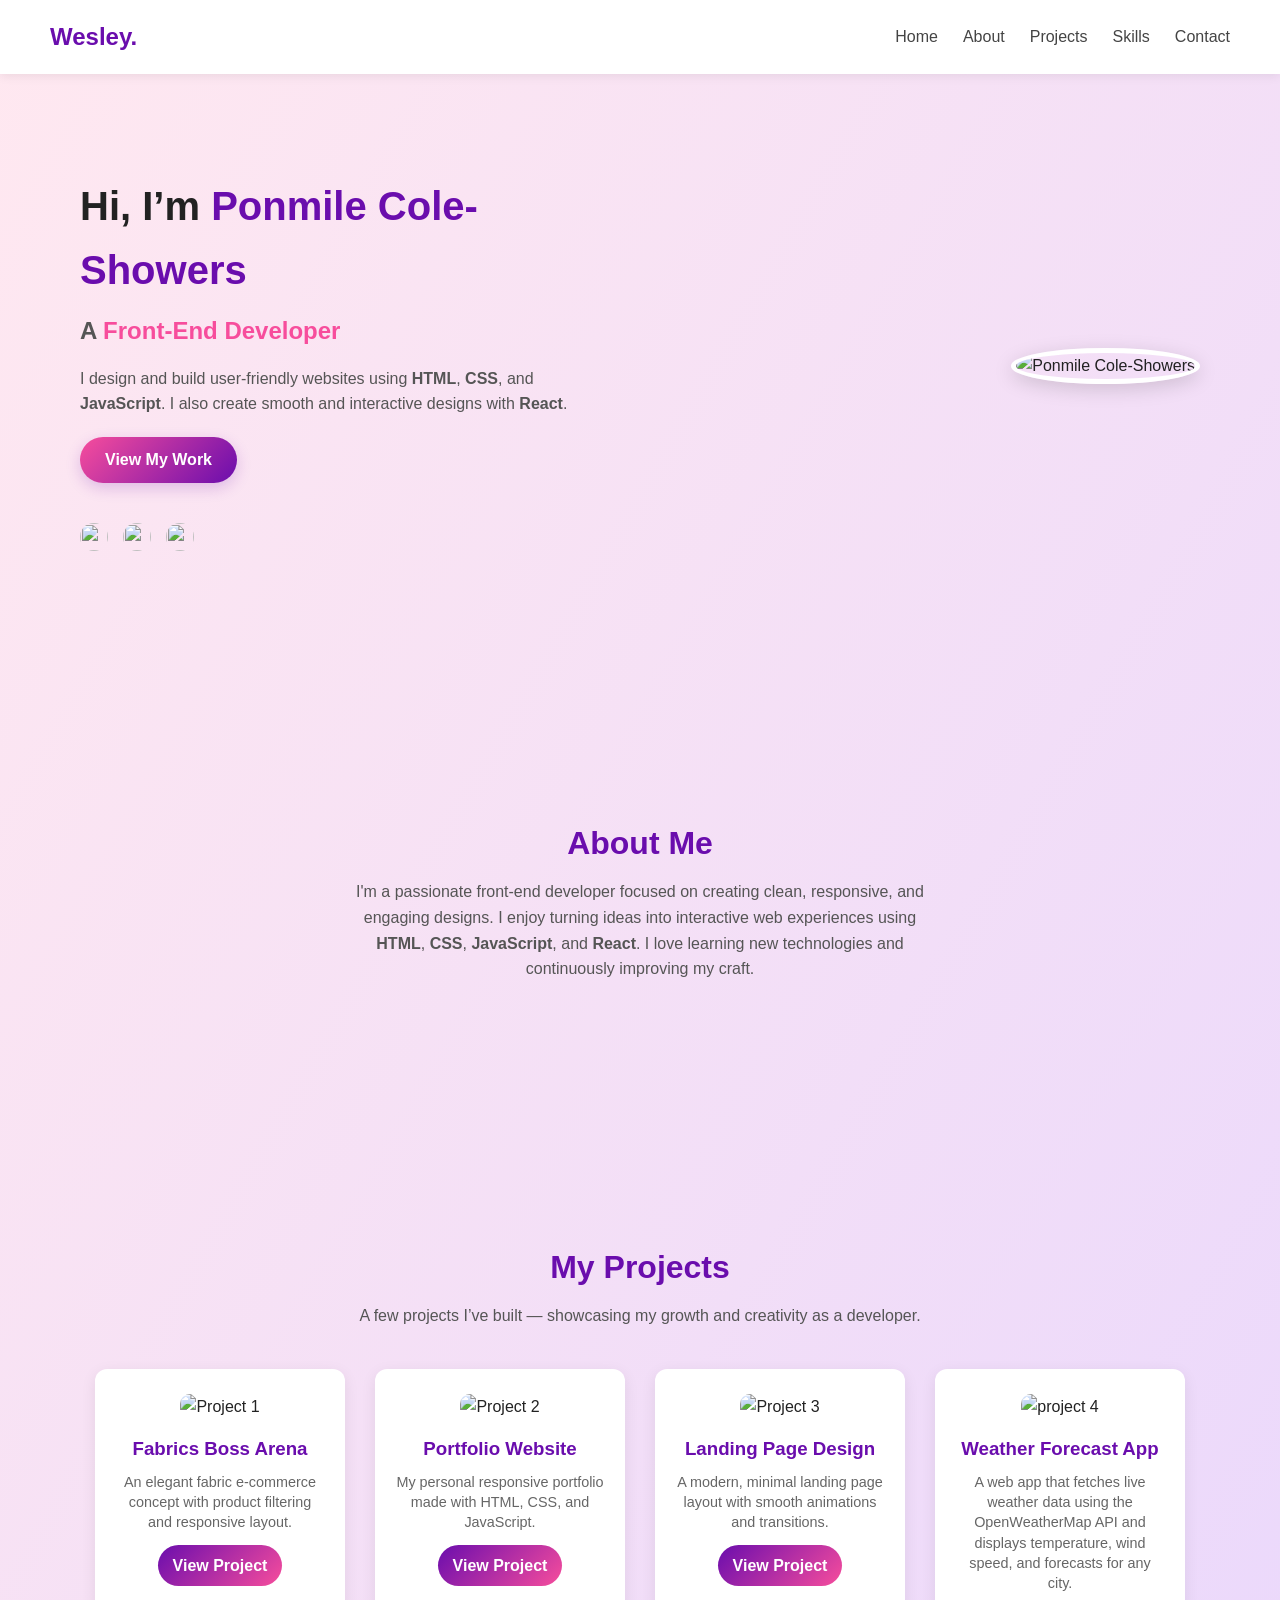
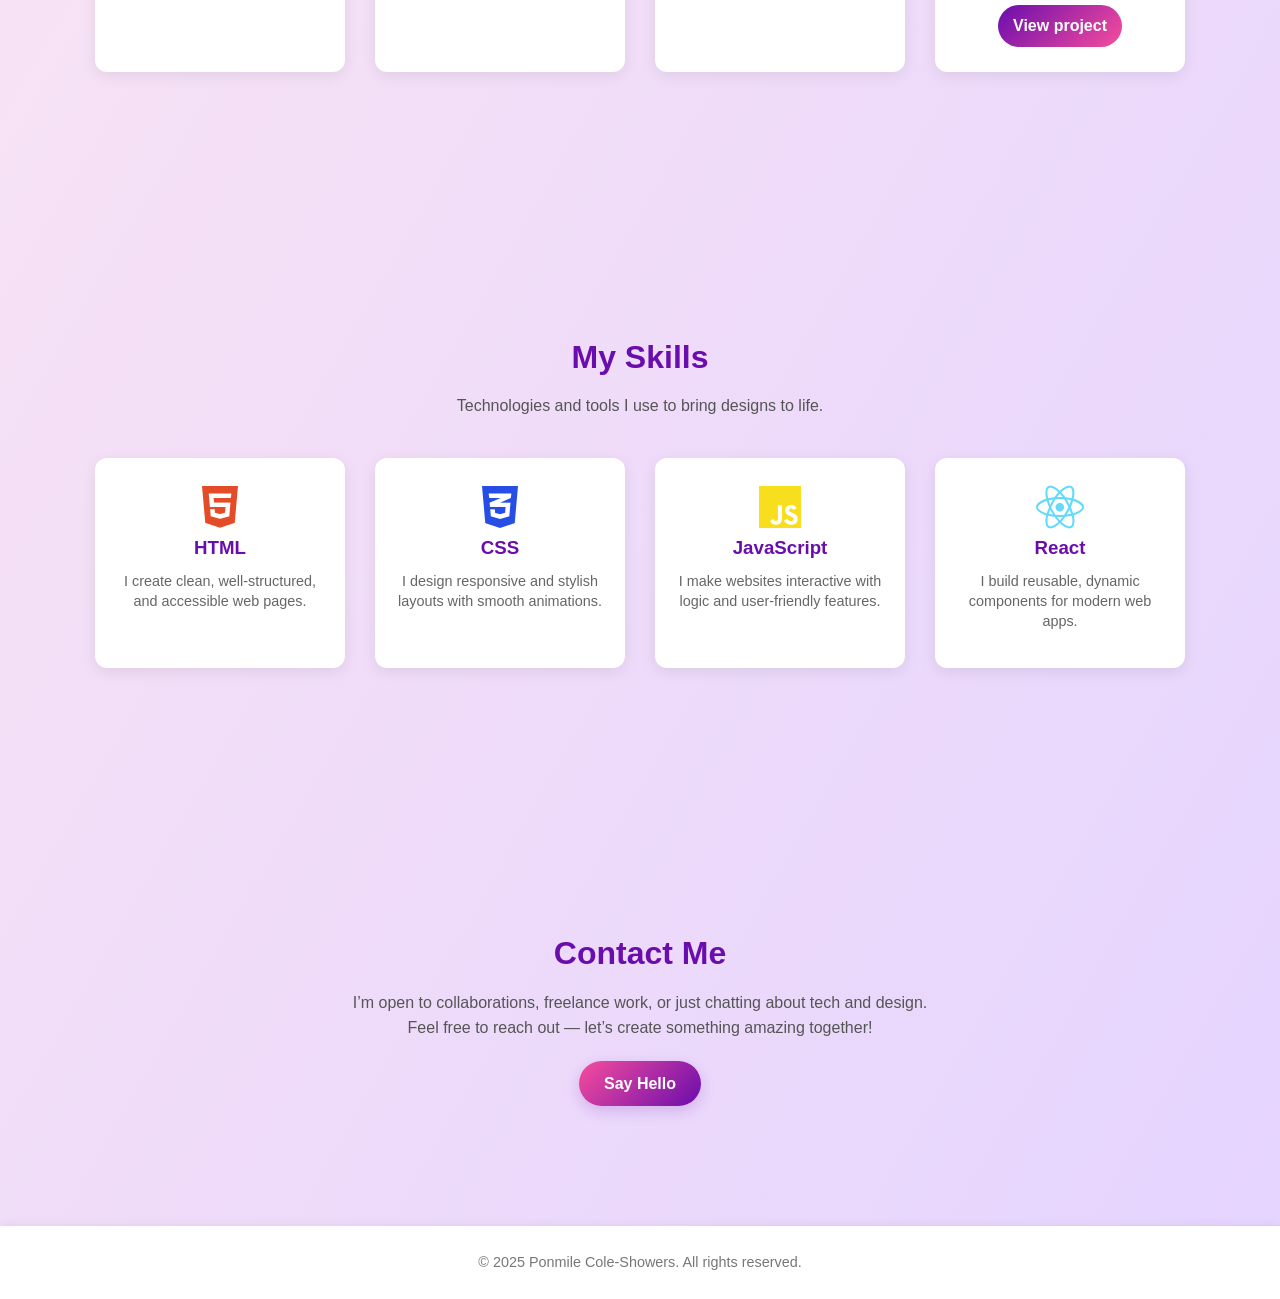
==== index.html @ ec4f9b3c "Add files via upload" ====
<!DOCTYPE html>
<html lang="en">
<head>
  <meta charset="UTF-8" />
  <meta name="viewport" content="width=device-width, initial-scale=1.0" />
  <title>Ponmile Cole-Showers | Portfolio</title>

  <link rel="stylesheet" href="https://cdnjs.cloudflare.com/ajax/libs/font-awesome/6.6.0/css/all.min.css" />
  <link rel="stylesheet" href="portfolio.css" />
</head>
<body>
  <!-- ===== HEADER ===== -->
  <header>
    <div class="logo">Wesley<span class="highlight">.</span></div>
    <nav>
      <ul>
        <li><a href="#home">Home</a></li>
        <li><a href="#about">About</a></li>
        <li><a href="#portfolio">Projects</a></li>
           <li><a href="#skills">Skills</a></li>
        <li><a href="#contact">Contact</a></li>
      </ul>
    </nav>
  </header>

  <!-- ===== HOME SECTION ===== -->
  <section id="home" class="hero">
    <div class="intro-text">
      <h1>Hi, I’m <span class="highlight">Ponmile Cole-Showers</span></h1>
      <h2>A <span class="role">Front-End Developer</span></h2>
      <p>
        I design and build user-friendly websites using
        <strong>HTML</strong>, <strong>CSS</strong>, and <strong>JavaScript</strong>.
        I also create smooth and interactive designs with <strong>React</strong>.
      </p>
      <a href="#portfolio" class="btn">View My Work</a>

      <div class="social-links">
        <a href="#"><img src="images/facebook.png" alt=""></a>
        <a href="#"><img src="images/github.png" alt=""></a>
        <a href="#"><img src="images/linkedin.png" alt=""></a>
      
      
      
        
      </div>
    </div>

    <div class="profile-img">
      <img src="images/WhatsApp Image 2025-10-19 at 14.12.51_e503bb48.jpg" alt="Ponmile Cole-Showers" />
    </div>
  </section>

  <!-- ===== ABOUT SECTION ===== -->
  <section id="about" class="section">
    <h2>About Me</h2>
    <p>
      I'm a passionate front-end developer focused on creating clean, responsive, and engaging designs.
      I enjoy turning ideas into interactive web experiences using
      <strong>HTML</strong>, <strong>CSS</strong>, <strong>JavaScript</strong>, and <strong>React</strong>.
      I love learning new technologies and continuously improving my craft.
    </p>
  </section>

  <!-- ===== PROJECTS SECTION ===== -->
  <section id="portfolio" class="section">
    <h2>My Projects</h2>
    <p>A few projects I’ve built — showcasing my growth and creativity as a developer.</p>

    <div class="portfolio-container">
      <div class="project-card">
        <img src="images/project1.png" alt="Project 1" />
        <h3>Fabrics Boss Arena</h3>
        <p>An elegant fabric e-commerce concept with product filtering and responsive layout.</p>
        <a href="Home.html" class="view-btn">View Project</a>
      </div>

      <div class="project-card">
        <img src="images/project2.png" alt="Project 2" />
        <h3>Portfolio Website</h3>
        <p>My personal responsive portfolio made with HTML, CSS, and JavaScript.</p>
        <a href="portfolio.html" class="view-btn">View Project</a>
      </div>

      <div class="project-card">
        <img src="images/" alt="Project 3" />
        <h3>Landing Page Design</h3>
        <p>A modern, minimal landing page layout with smooth animations and transitions.</p>
        <a href="#" class="view-btn">View Project</a>
      </div>

      <div class="project-card">
        <img src="images/project4.png" alt="project 4">
        <h3>Weather Forecast App</h3>
        <p>A web app that fetches live weather data using the OpenWeatherMap API and displays temperature, wind speed, and forecasts for any city.</p>
        <a href="weather.html" class="view-btn">View project</a>
      </div>
    </div>
  </section>

  <!-- ===== SKILLS SECTION ===== -->
  <section id="skills" class="section">
    <h2>My Skills</h2>
    <p>Technologies and tools I use to bring designs to life.</p>

    <div class="portfolio-container">
      <div class="project-card">
        <i class="fa-brands fa-html5 fa-3x" style="color:#e34c26"></i>
        <h3>HTML</h3>
        <p>I create clean, well-structured, and accessible web pages.</p>
      </div>

      <div class="project-card">
        <i class="fa-brands fa-css3-alt fa-3x" style="color:#264de4"></i>
        <h3>CSS</h3>
        <p>I design responsive and stylish layouts with smooth animations.</p>
      </div>

      <div class="project-card">
        <i class="fa-brands fa-js fa-3x" style="color:#f7df1e"></i>
        <h3>JavaScript</h3>
        <p>I make websites interactive with logic and user-friendly features.</p>
      </div>

      <div class="project-card">
        <i class="fa-brands fa-react fa-3x" style="color:#61dafb"></i>
        <h3>React</h3>
        <p>I build reusable, dynamic components for modern web apps.</p>
      </div>
    </div>
  </section>

  <!-- ===== CONTACT SECTION ===== -->
  <section id="contact" class="section">
    <h2>Contact Me</h2>
    <p>
      I’m open to collaborations, freelance work, or just chatting about tech and design.
      Feel free to reach out — let’s create something amazing together!
    </p>
    <a href="mailto:coleshowersp@gmail.com" class="btn">Say Hello</a>
  </section>

  <!-- ===== FOOTER ===== -->
  <footer>
    <p>© 2025 Ponmile Cole-Showers. All rights reserved.</p>
  </footer>
</body>
</html>
---- portfolio.css ----
/* ===== General Reset ===== */
* {
  margin: 0;
  padding: 0;
  box-sizing: border-box;
}

body {
  font-family: "Poppins", sans-serif;
  color: #222;
  line-height: 1.6;
  animation: colorShift 20s ease infinite;
  background: linear-gradient(120deg, #ffe8f0, #e5d4ff);
  transition: background 1s ease;
}

/* ===== Background Animation ===== */
@keyframes colorShift {
  0% { background: linear-gradient(120deg, #ffe8f0, #6c3bb7); }
  25% { background: linear-gradient(120deg, #d4f1ff, #ffe8f0); }
  50% { background: linear-gradient(120deg, #fff4d4, #d4f1ff); }
  75% { background: linear-gradient(120deg, #ffd4eb, #e5ffd4); }
  100% { background: linear-gradient(120deg, #ffe8f0, #e5d4ff); }
}

/* ===== Header ===== */
header {
  display: flex;
  justify-content: space-between;
  align-items: center;
  padding: 18px 50px;
  background: white;
  box-shadow: 0 2px 10px rgba(0, 0, 0, 0.08);
  position: sticky;
  top: 0;
  z-index: 1000;
}

.logo {
  font-size: 1.5rem;
  font-weight: 700;
  color: #6a0dad;
}

nav ul {
  display: flex;
  list-style: none;
}

nav ul li {
  margin-left: 25px;
}

nav ul li a {
  text-decoration: none;
  color: #444;
  font-weight: 500;
  transition: 0.3s;
}

nav ul li a:hover {
  color: #6a0dad;
}

/* ===== Hero Section ===== */
.hero {
  display: flex;
  justify-content: space-between;
  align-items: center;
  padding: 100px 80px;
  flex-wrap: wrap;
  border-radius: 0 0 60px 60px;
}

.intro-text {
  max-width: 500px;
}

.intro-text h1 {
  font-size: 2.5rem;
  color: #222;
  margin-bottom: 10px;
}

.intro-text h2 {
  font-size: 1.5rem;
  margin-bottom: 15px;
  color: #555;
}

.intro-text p {
  color: #555;
  font-size: 1rem;
}

.highlight {
  color: #6a0dad;
}

.role {
  color: #f74d9c;
}

.btn {
  display: inline-block;
  margin: 20px 0;
  padding: 10px 25px;
  background: linear-gradient(135deg, #f74d9c, #6a0dad);
  color: white;
  border-radius: 25px;
  text-decoration: none;
  font-weight: 600;
  box-shadow: 0 5px 15px rgba(106, 13, 173, 0.2);
  transition: transform 0.3s ease, box-shadow 0.3s ease;
}

.btn:hover {
  transform: translateY(-3px);
  box-shadow: 0 8px 20px rgba(247, 77, 156, 0.3);
}

/* ===== Profile Image ===== */
.profile-img img {
  width: 300px;
  border-radius: 50%;
  border: 5px solid #fff;
  box-shadow: 0 5px 20px rgba(0, 0, 0, 0.15);
}

/* ===== Social Links ===== */
.social-links {
  margin-top: 20px;
  display: flex;
  gap: 15px;
  justify-content: flex-start; /* or center */
}

.social-links a img {
  width: 28px;   /* smaller size */
  height: 28px;  /* keeps them equal */
  transition: transform 0.3s ease, filter 0.3s ease;
  border-radius: 50%;
}

.social-links a img:hover {
  transform: scale(1.15);
  filter: drop-shadow(0 0 8px rgba(106, 13, 173, 0.3));
}

/* ===== Sections ===== */
.section {
  padding: 100px 50px;
  text-align: center;
  margin-top: 60px;
}

.section h2 {
  color: #6a0dad;
  margin-bottom: 10px;
  font-size: 2rem;
}

.section p {
  color: #555;
  max-width: 600px;
  margin: auto;
  font-size: 1rem;
}

/* ===== Portfolio Cards ===== */
.portfolio-container {
  display: flex;
  justify-content: center;
  flex-wrap: wrap;
  gap: 30px;
  margin-top: 40px;
}

.project-card {
  background: white;
  border-radius: 12px;
  width: 250px;
  text-align: center;
  padding: 25px 20px;
  box-shadow: 0 4px 15px rgba(0, 0, 0, 0.08);
  transition: transform 0.3s ease, box-shadow 0.3s ease;
}

.project-card:hover {
  transform: translateY(-8px);
  box-shadow: 0 8px 25px rgba(106, 13, 173, 0.2);
}

.project-card img {
  width: 100%;
  border-radius: 10px;
  margin-bottom: 15px;
}

.project-card h3 {
  color: #6a0dad;
  margin-bottom: 8px;
}

.project-card p {
  color: #666;
  font-size: 0.95rem;
  margin-bottom: 12px;
}

.project-card p {
  color: #666;
  font-size: 0.9rem;
  margin-top: 8px;
  line-height: 1.4;
}


/* ===== View Button ===== */
.view-btn {
  display: inline-block;
  padding: 8px 15px;
  background: linear-gradient(135deg, #6a0dad, #f74d9c);
  color: white;
  border-radius: 25px;
  font-weight: 600;
  text-decoration: none;
  transition: transform 0.3s ease;
}

.view-btn:hover {
  transform: scale(1.05);
}

/* ===== Footer ===== */
footer {
  background: #fff;
  box-shadow: 0 -2px 8px rgba(0, 0, 0, 0.05);
  padding: 25px 0;
  text-align: center;
  color: #777;
  font-size: 0.9rem;
}

/* ===== Smooth Scroll ===== */
html {
  scroll-behavior: smooth;
}
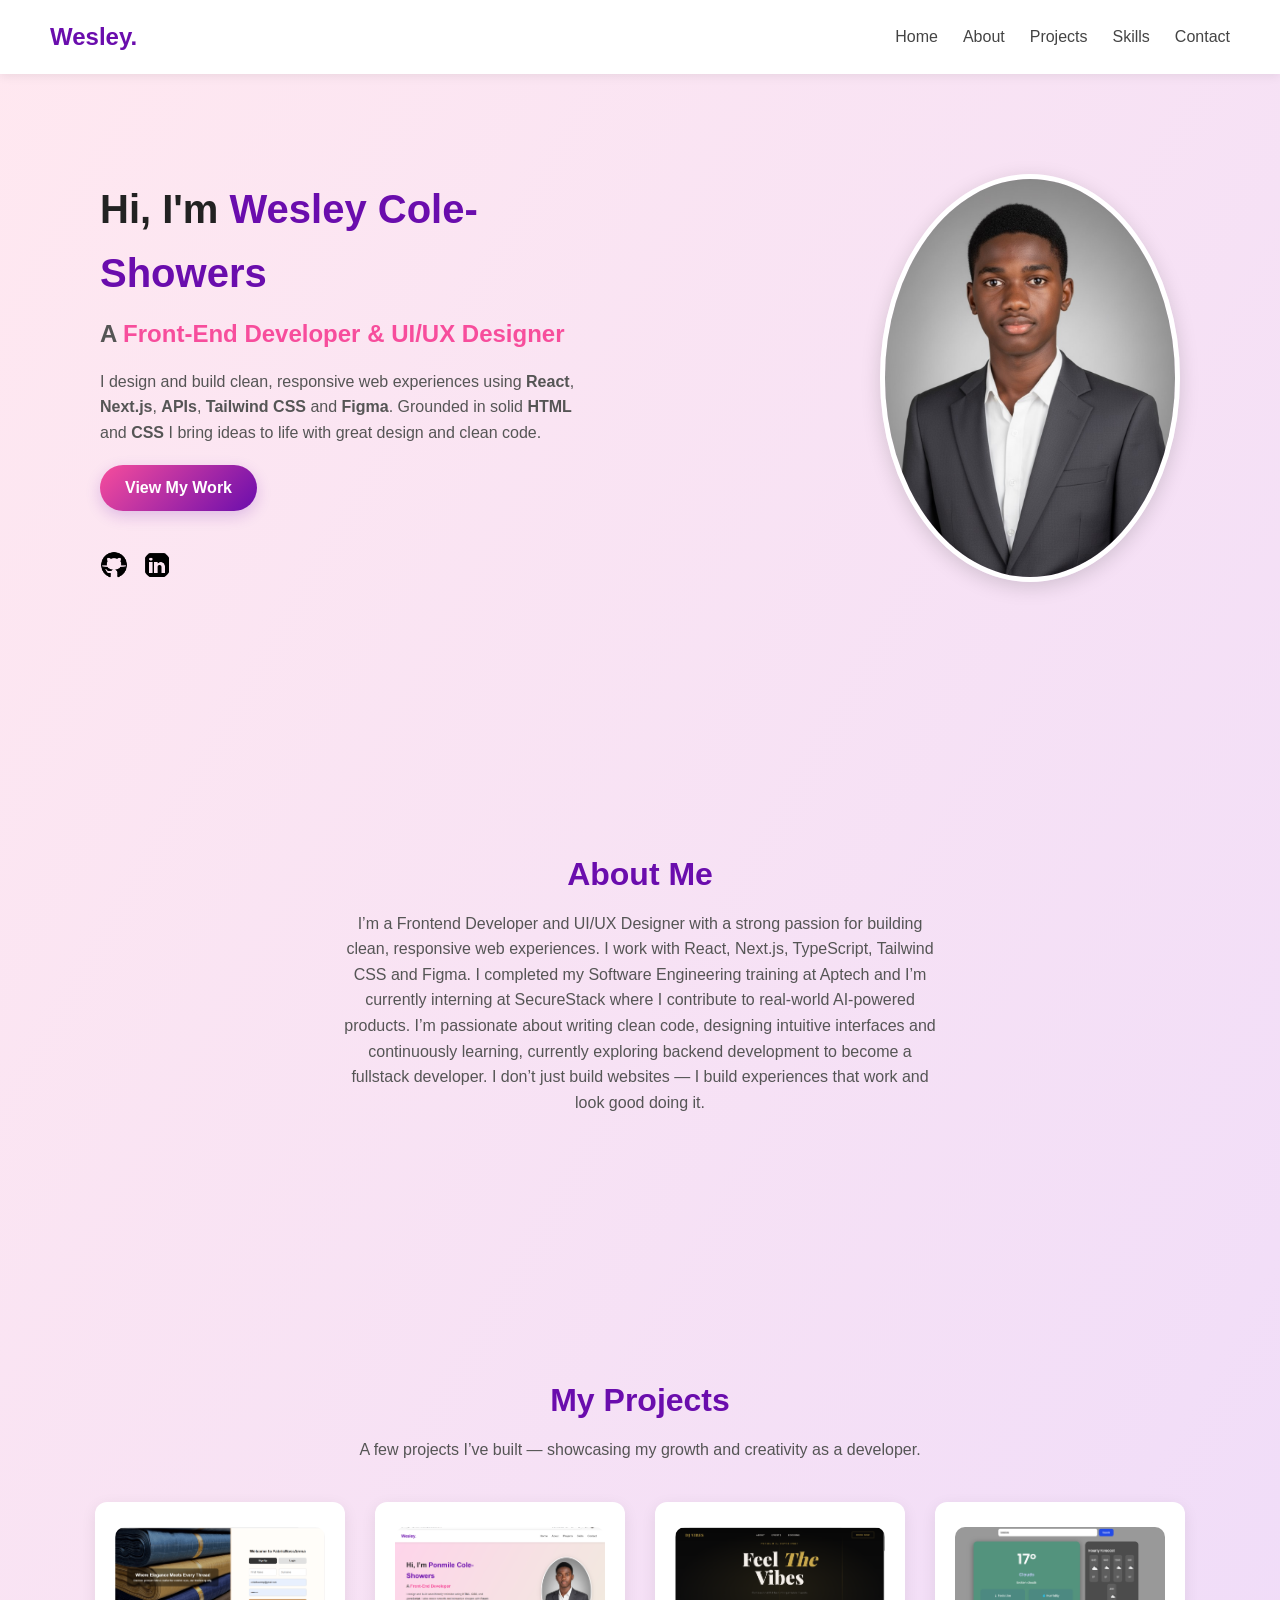
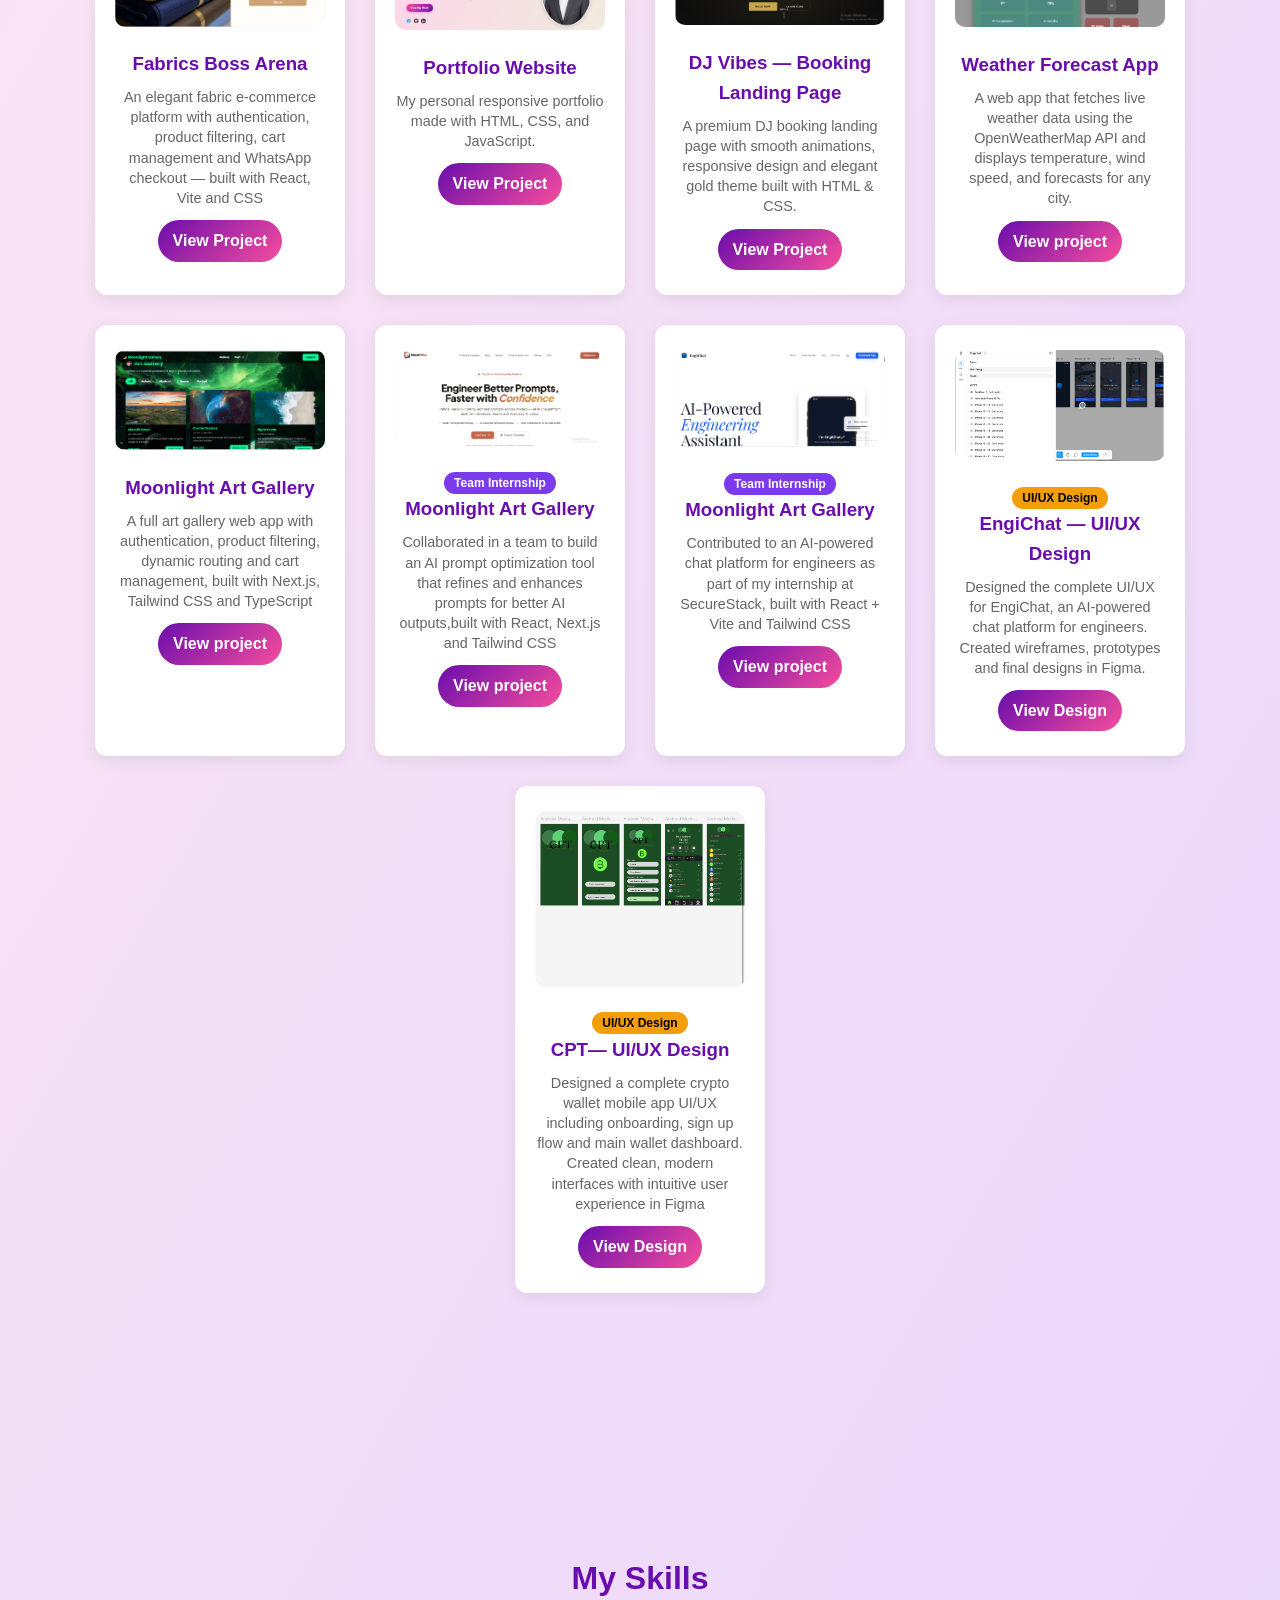
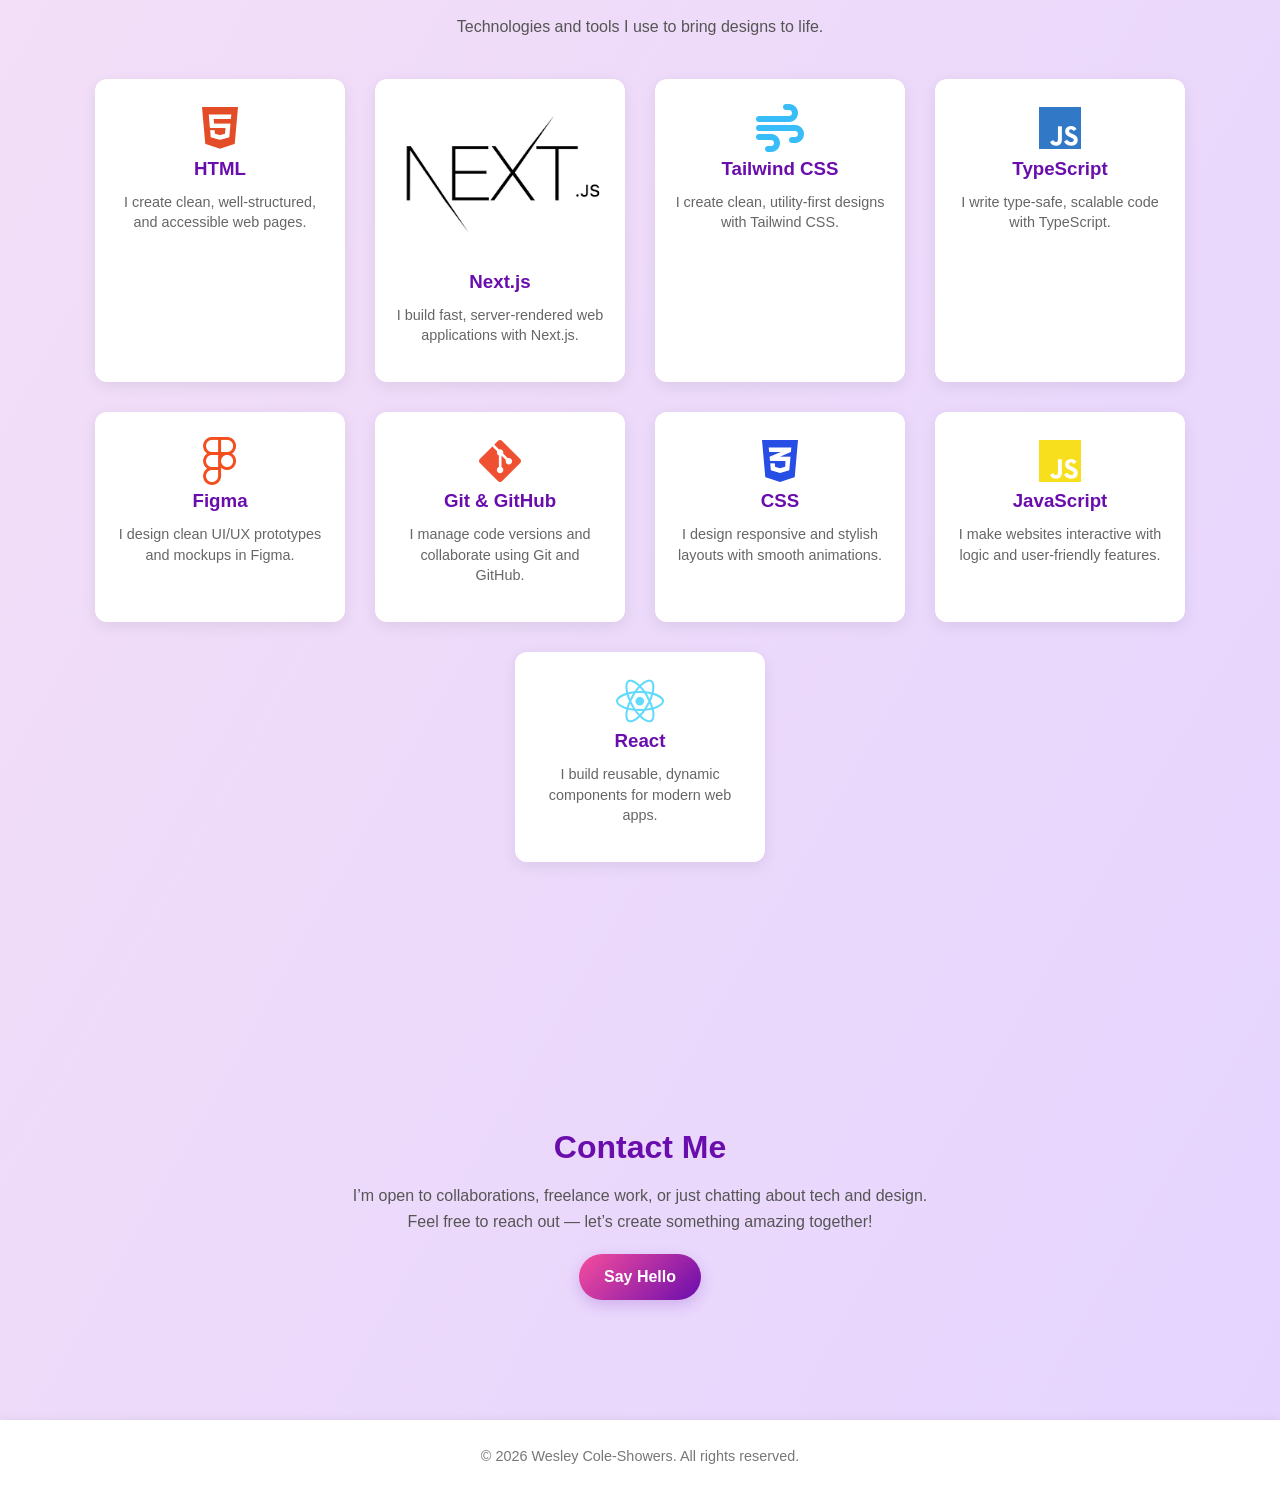
==== commit 76a4e209: "portfolio" ====
--- a/index.html
+++ b/index.html
@@ -1,155 +1,326 @@
-<!DOCTYPE html>
-<html lang="en">
-<head>
-  <meta charset="UTF-8" />
-  <meta name="viewport" content="width=device-width, initial-scale=1.0" />
-  <title>Ponmile Cole-Showers | Portfolio</title>
-
-  <link rel="stylesheet" href="https://cdnjs.cloudflare.com/ajax/libs/font-awesome/6.6.0/css/all.min.css" />
-  <link rel="stylesheet" href="portfolio.css" />
-</head>
-<body>
-  <!-- ===== HEADER ===== -->
-  <header>
-    <div class="logo">Wesley<span class="highlight">.</span></div>
-    <nav>
-      <ul>
-        <li><a href="#home">Home</a></li>
-        <li><a href="#about">About</a></li>
-        <li><a href="#portfolio">Projects</a></li>
-           <li><a href="#skills">Skills</a></li>
-        <li><a href="#contact">Contact</a></li>
-      </ul>
-    </nav>
-  </header>
-
-  <!-- ===== HOME SECTION ===== -->
-  <section id="home" class="hero">
-    <div class="intro-text">
-      <h1>Hi, I’m <span class="highlight">Ponmile Cole-Showers</span></h1>
-      <h2>A <span class="role">Front-End Developer</span></h2>
-      <p>
-        I design and build user-friendly websites using
-        <strong>HTML</strong>, <strong>CSS</strong>, and <strong>JavaScript</strong>.
-        I also create smooth and interactive designs with <strong>React</strong>.
-      </p>
-      <a href="#portfolio" class="btn">View My Work</a>
-
-      <div class="social-links">
-        <a href="#"><img src="images/facebook.png" alt=""></a>
-        <a href="#"><img src="images/github.png" alt=""></a>
-        <a href="#"><img src="images/linkedin.png" alt=""></a>
-      
-      
-      
-        
-      </div>
-    </div>
-
-    <div class="profile-img">
-      <img src="images/WhatsApp Image 2025-10-19 at 14.12.51_e503bb48.jpg" alt="Ponmile Cole-Showers" />
-    </div>
-  </section>
-
-  <!-- ===== ABOUT SECTION ===== -->
-  <section id="about" class="section">
-    <h2>About Me</h2>
-    <p>
-      I'm a passionate front-end developer focused on creating clean, responsive, and engaging designs.
-      I enjoy turning ideas into interactive web experiences using
-      <strong>HTML</strong>, <strong>CSS</strong>, <strong>JavaScript</strong>, and <strong>React</strong>.
-      I love learning new technologies and continuously improving my craft.
-    </p>
-  </section>
-
-  <!-- ===== PROJECTS SECTION ===== -->
-  <section id="portfolio" class="section">
-    <h2>My Projects</h2>
-    <p>A few projects I’ve built — showcasing my growth and creativity as a developer.</p>
-
-    <div class="portfolio-container">
-      <div class="project-card">
-        <img src="images/project1.png" alt="Project 1" />
-        <h3>Fabrics Boss Arena</h3>
-        <p>An elegant fabric e-commerce concept with product filtering and responsive layout.</p>
-        <a href="Home.html" class="view-btn">View Project</a>
-      </div>
-
-      <div class="project-card">
-        <img src="images/project2.png" alt="Project 2" />
-        <h3>Portfolio Website</h3>
-        <p>My personal responsive portfolio made with HTML, CSS, and JavaScript.</p>
-        <a href="portfolio.html" class="view-btn">View Project</a>
-      </div>
-
-      <div class="project-card">
-        <img src="images/" alt="Project 3" />
-        <h3>Landing Page Design</h3>
-        <p>A modern, minimal landing page layout with smooth animations and transitions.</p>
-        <a href="#" class="view-btn">View Project</a>
-      </div>
-
-      <div class="project-card">
-        <img src="images/project4.png" alt="project 4">
-        <h3>Weather Forecast App</h3>
-        <p>A web app that fetches live weather data using the OpenWeatherMap API and displays temperature, wind speed, and forecasts for any city.</p>
-        <a href="weather.html" class="view-btn">View project</a>
-      </div>
-    </div>
-  </section>
-
-  <!-- ===== SKILLS SECTION ===== -->
-  <section id="skills" class="section">
-    <h2>My Skills</h2>
-    <p>Technologies and tools I use to bring designs to life.</p>
-
-    <div class="portfolio-container">
-      <div class="project-card">
-        <i class="fa-brands fa-html5 fa-3x" style="color:#e34c26"></i>
-        <h3>HTML</h3>
-        <p>I create clean, well-structured, and accessible web pages.</p>
-      </div>
-
-      <div class="project-card">
-        <i class="fa-brands fa-css3-alt fa-3x" style="color:#264de4"></i>
-        <h3>CSS</h3>
-        <p>I design responsive and stylish layouts with smooth animations.</p>
-      </div>
-
-      <div class="project-card">
-        <i class="fa-brands fa-js fa-3x" style="color:#f7df1e"></i>
-        <h3>JavaScript</h3>
-        <p>I make websites interactive with logic and user-friendly features.</p>
-      </div>
-
-      <div class="project-card">
-        <i class="fa-brands fa-react fa-3x" style="color:#61dafb"></i>
-        <h3>React</h3>
-        <p>I build reusable, dynamic components for modern web apps.</p>
-      </div>
-    </div>
-  </section>
-
-  <!-- ===== CONTACT SECTION ===== -->
-  <section id="contact" class="section">
-    <h2>Contact Me</h2>
-    <p>
-      I’m open to collaborations, freelance work, or just chatting about tech and design.
-      Feel free to reach out — let’s create something amazing together!
-    </p>
-    <a href="mailto:coleshowersp@gmail.com" class="btn">Say Hello</a>
-  </section>
-
-  <!-- ===== FOOTER ===== -->
-  <footer>
-    <p>© 2025 Ponmile Cole-Showers. All rights reserved.</p>
-  </footer>
-</body>
-</html>
-
-
-
-
-
-
-  +<!doctype html>
+<html lang="en">
+  <head>
+    <meta charset="UTF-8" />
+    <meta name="viewport" content="width=device-width, initial-scale=1.0" />
+    <title>Wesley Cole-Showers | Portfolio</title>
+
+    <link
+      rel="stylesheet"
+      href="https://cdnjs.cloudflare.com/ajax/libs/font-awesome/6.6.0/css/all.min.css"
+    />
+    <link rel="stylesheet" href="portfolio.css" />
+  </head>
+  <body>
+    <!-- ===== HEADER ===== -->
+    <header>
+      <div class="logo">Wesley<span class="highlight">.</span></div>
+      <nav>
+        <ul>
+          <li><a href="#home">Home</a></li>
+          <li><a href="#about">About</a></li>
+          <li><a href="#portfolio">Projects</a></li>
+          <li><a href="#skills">Skills</a></li>
+          <li><a href="#contact">Contact</a></li>
+        </ul>
+      </nav>
+    </header>
+
+    <!-- ===== HOME SECTION ===== -->
+    <section id="home" class="hero">
+      <div class="intro-text">
+        <h1>Hi, I'm <span class="highlight">Wesley Cole-Showers</span></h1>
+        <h2>
+          A <span class="role">Front-End Developer & UI/UX Designer</span>
+        </h2>
+        <p>
+          I design and build clean, responsive web experiences using
+          <strong>React</strong>, <strong>Next.js</strong>,
+          <strong>APIs</strong>, <strong>Tailwind CSS</strong> and
+          <strong>Figma</strong>. Grounded in solid <strong>HTML</strong> and
+          <strong>CSS</strong>
+          I bring ideas to life with great design and clean code.
+        </p>
+        <a href="#portfolio" class="btn">View My Work</a>
+
+        <div class="social-links">
+          <a href="Link: https://github.com/Weslycole1"
+            ><img src="images/github.png" alt=""
+          /></a>
+          <a href="#"><img src="images/linkedin.png" alt="" /></a>
+        </div>
+      </div>
+
+      <div class="profile-img">
+        <img
+          src="images/WhatsApp Image 2025-10-19 at 14.12.51_e503bb48.jpg"
+          alt="Ponmile Cole-Showers"
+        />
+      </div>
+    </section>
+
+    <!-- ===== ABOUT SECTION ===== -->
+    <section id="about" class="section">
+      <h2>About Me</h2>
+      <p>
+        I’m a Frontend Developer and UI/UX Designer with a strong passion for
+        building clean, responsive web experiences. I work with React, Next.js,
+        TypeScript, Tailwind CSS and Figma. I completed my Software Engineering
+        training at Aptech and I’m currently interning at SecureStack where I
+        contribute to real-world AI-powered products. I’m passionate about
+        writing clean code, designing intuitive interfaces and continuously
+        learning, currently exploring backend development to become a fullstack
+        developer. I don’t just build websites — I build experiences that work
+        and look good doing it.
+      </p>
+    </section>
+
+    <!-- ===== PROJECTS SECTION ===== -->
+    <section id="portfolio" class="section">
+      <h2>My Projects</h2>
+      <p>
+        A few projects I’ve built — showcasing my growth and creativity as a
+        developer.
+      </p>
+
+      <div class="portfolio-container">
+        <div class="project-card">
+          <img src="images/project1.png" alt="Project 1" />
+          <h3>Fabrics Boss Arena</h3>
+          <p>
+            An elegant fabric e-commerce platform with authentication, product
+            filtering, cart management and WhatsApp checkout — built with React,
+            Vite and CSS
+          </p>
+          <a href="https://fabricsbossarena-dv7m.vercel.app" class="view-btn"
+            >View Project</a
+          >
+        </div>
+
+        <div class="project-card">
+          <img src="images/project2.png" alt="Project 2" />
+          <h3>Portfolio Website</h3>
+          <p>
+            My personal responsive portfolio made with HTML, CSS, and
+            JavaScript.
+          </p>
+          <a href="index.html" class="view-btn">View Project</a>
+        </div>
+
+        <div class="project-card">
+          <img src="images/dj-landing-page.png" alt="Project 3" />
+          <h3>DJ Vibes — Booking Landing Page</h3>
+          <p>
+            A premium DJ booking landing page with smooth animations, responsive
+            design and elegant gold theme built with HTML & CSS.
+          </p>
+          <a href="https://dj-booking-landing-page.vercel.app" class="view-btn"
+            >View Project</a
+          >
+        </div>
+
+        <div class="project-card">
+          <img src="images/project4.png" alt="project 4" />
+          <h3>Weather Forecast App</h3>
+          <p>
+            A web app that fetches live weather data using the OpenWeatherMap
+            API and displays temperature, wind speed, and forecasts for any
+            city.
+          </p>
+          <a href="weather.html" class="view-btn">View project</a>
+        </div>
+        <div class="project-card">
+          <img src="images/project5.png" alt="project 4" />
+          <h3>Moonlight Art Gallery</h3>
+          <p>
+            A full art gallery web app with authentication, product filtering,
+            dynamic routing and cart management, built with Next.js, Tailwind
+            CSS and TypeScript
+          </p>
+          <a href="https://moonlight-gallery.vercel.app" class="view-btn"
+            >View project</a
+          >
+        </div>
+
+        <div class="project-card">
+          <img src="images/project6.png" alt="project 6" />
+          <span
+            style="
+              background-color: #7c3aed;
+              color: white;
+              padding: 4px 10px;
+              border-radius: 20px;
+              font-size: 12px;
+              font-weight: bold;
+            "
+            >Team Internship</span
+          >
+          <h3>Moonlight Art Gallery</h3>
+          <p>
+            Collaborated in a team to build an AI prompt optimization tool that
+            refines and enhances prompts for better AI outputs,built with React,
+            Next.js and Tailwind CSS
+          </p>
+          <a href="https://www.promptpal.app/" class="view-btn">View project</a>
+        </div>
+
+        <div class="project-card">
+          <img src="images/project7.png" alt="project 7" />
+          <span
+            style="
+              background-color: #7c3aed;
+              color: white;
+              padding: 4px 10px;
+              border-radius: 20px;
+              font-size: 12px;
+              font-weight: bold;
+            "
+            >Team Internship</span
+          >
+          <h3>Moonlight Art Gallery</h3>
+          <p>
+            Contributed to an AI-powered chat platform for engineers as part of
+            my internship at SecureStack, built with React + Vite and Tailwind
+            CSS
+          </p>
+          <a href="https://www.engichat.com/" class="view-btn">View project</a>
+        </div>
+        <div class="project-card">
+          <img src="images/engichat-figma.png" alt="EngiChat UI/UX" />
+          <span
+            style="
+              background-color: #f59e0b;
+              color: black;
+              padding: 4px 10px;
+              border-radius: 20px;
+              font-size: 12px;
+              font-weight: bold;
+            "
+            >UI/UX Design</span
+          >
+          <h3>EngiChat — UI/UX Design</h3>
+          <p>
+            Designed the complete UI/UX for EngiChat, an AI-powered chat
+            platform for engineers. Created wireframes, prototypes and final
+            designs in Figma.
+          </p>
+          <a
+            href="https://www.figma.com/design/zNwuqJN5dCDVuUyzwONMUC/Engichat?m=auto&t=z4TZSPEVtSgW4dP0-6"
+            class="view-btn"
+            >View Design</a
+          >
+        </div>
+        <div class="project-card">
+          <img src="images/cpt crypto.png" alt="CPT UI/UX" />
+          <span
+            style="
+              background-color: #f59e0b;
+              color: black;
+              padding: 4px 10px;
+              border-radius: 20px;
+              font-size: 12px;
+              font-weight: bold;
+            "
+            >UI/UX Design</span
+          >
+          <h3>CPT— UI/UX Design</h3>
+          <p>
+            Designed a complete crypto wallet mobile app UI/UX including
+            onboarding, sign up flow and main wallet dashboard. Created clean,
+            modern interfaces with intuitive user experience in Figma
+          </p>
+          <a
+            href="https://www.figma.com/file/6zGNmuSQAMUUfpTzqfMtWz?node-id=0-1&p=f&t=QMO7ABYrn6nPNDI0-0&type=design&mode=design&fuid=1542130217453490880"
+            class="view-btn"
+            >View Design</a
+          >
+        </div>
+      </div>
+    </section>
+
+    <!-- ===== SKILLS SECTION ===== -->
+    <section id="skills" class="section">
+      <h2>My Skills</h2>
+      <p>Technologies and tools I use to bring designs to life.</p>
+
+      <div class="portfolio-container">
+        <div class="project-card">
+          <i class="fa-brands fa-html5 fa-3x" style="color: #e34c26"></i>
+          <h3>HTML</h3>
+          <p>I create clean, well-structured, and accessible web pages.</p>
+        </div>
+
+        <!-- Next.js — no FA icon, use text/emoji -->
+        <div class="project-card">
+          <img src="images/next.png" width="50" alt="Next.js" />
+          <h3>Next.js</h3>
+          <p>I build fast, server-rendered web applications with Next.js.</p>
+        </div>
+
+        <!-- Tailwind CSS -->
+        <div class="project-card">
+          <i class="fa-solid fa-wind fa-3x" style="color: #38bdf8"></i>
+          <h3>Tailwind CSS</h3>
+          <p>I create clean, utility-first designs with Tailwind CSS.</p>
+        </div>
+
+        <!-- TypeScript -->
+        <div class="project-card">
+          <i class="fa-brands fa-js fa-3x" style="color: #3178c6"></i>
+          <h3>TypeScript</h3>
+          <p>I write type-safe, scalable code with TypeScript.</p>
+        </div>
+
+        <!-- Figma -->
+        <div class="project-card">
+          <i class="fa-brands fa-figma fa-3x" style="color: #f24e1e"></i>
+          <h3>Figma</h3>
+          <p>I design clean UI/UX prototypes and mockups in Figma.</p>
+        </div>
+
+        <!-- Git -->
+        <div class="project-card">
+          <i class="fa-brands fa-git-alt fa-3x" style="color: #f05032"></i>
+          <h3>Git & GitHub</h3>
+          <p>I manage code versions and collaborate using Git and GitHub.</p>
+        </div>
+
+        <div class="project-card">
+          <i class="fa-brands fa-css3-alt fa-3x" style="color: #264de4"></i>
+          <h3>CSS</h3>
+          <p>I design responsive and stylish layouts with smooth animations.</p>
+        </div>
+
+        <div class="project-card">
+          <i class="fa-brands fa-js fa-3x" style="color: #f7df1e"></i>
+          <h3>JavaScript</h3>
+          <p>
+            I make websites interactive with logic and user-friendly features.
+          </p>
+        </div>
+
+        <div class="project-card">
+          <i class="fa-brands fa-react fa-3x" style="color: #61dafb"></i>
+          <h3>React</h3>
+          <p>I build reusable, dynamic components for modern web apps.</p>
+        </div>
+      </div>
+    </section>
+
+    <!-- ===== CONTACT SECTION ===== -->
+    <section id="contact" class="section">
+      <h2>Contact Me</h2>
+      <p>
+        I’m open to collaborations, freelance work, or just chatting about tech
+        and design. Feel free to reach out — let’s create something amazing
+        together!
+      </p>
+      <a href="mailto:coleshowersp@gmail.com" class="btn">Say Hello</a>
+    </section>
+
+    <!-- ===== FOOTER ===== -->
+    <footer>
+      <p>© 2026 Wesley Cole-Showers. All rights reserved.</p>
+    </footer>
+  </body>
+</html>
--- a/portfolio.css
+++ b/portfolio.css
@@ -1,255 +1,434 @@
-/* ===== General Reset ===== */
-* {
-  margin: 0;
-  padding: 0;
-  box-sizing: border-box;
-}
-
-body {
-  font-family: "Poppins", sans-serif;
-  color: #222;
-  line-height: 1.6;
-  animation: colorShift 20s ease infinite;
-  background: linear-gradient(120deg, #ffe8f0, #e5d4ff);
-  transition: background 1s ease;
-}
-
-/* ===== Background Animation ===== */
-@keyframes colorShift {
-  0% { background: linear-gradient(120deg, #ffe8f0, #6c3bb7); }
-  25% { background: linear-gradient(120deg, #d4f1ff, #ffe8f0); }
-  50% { background: linear-gradient(120deg, #fff4d4, #d4f1ff); }
-  75% { background: linear-gradient(120deg, #ffd4eb, #e5ffd4); }
-  100% { background: linear-gradient(120deg, #ffe8f0, #e5d4ff); }
-}
-
-/* ===== Header ===== */
-header {
-  display: flex;
-  justify-content: space-between;
-  align-items: center;
-  padding: 18px 50px;
-  background: white;
-  box-shadow: 0 2px 10px rgba(0, 0, 0, 0.08);
-  position: sticky;
-  top: 0;
-  z-index: 1000;
-}
-
-.logo {
-  font-size: 1.5rem;
-  font-weight: 700;
-  color: #6a0dad;
-}
-
-nav ul {
-  display: flex;
-  list-style: none;
-}
-
-nav ul li {
-  margin-left: 25px;
-}
-
-nav ul li a {
-  text-decoration: none;
-  color: #444;
-  font-weight: 500;
-  transition: 0.3s;
-}
-
-nav ul li a:hover {
-  color: #6a0dad;
-}
-
-/* ===== Hero Section ===== */
-.hero {
-  display: flex;
-  justify-content: space-between;
-  align-items: center;
-  padding: 100px 80px;
-  flex-wrap: wrap;
-  border-radius: 0 0 60px 60px;
-}
-
-.intro-text {
-  max-width: 500px;
-}
-
-.intro-text h1 {
-  font-size: 2.5rem;
-  color: #222;
-  margin-bottom: 10px;
-}
-
-.intro-text h2 {
-  font-size: 1.5rem;
-  margin-bottom: 15px;
-  color: #555;
-}
-
-.intro-text p {
-  color: #555;
-  font-size: 1rem;
-}
-
-.highlight {
-  color: #6a0dad;
-}
-
-.role {
-  color: #f74d9c;
-}
-
-.btn {
-  display: inline-block;
-  margin: 20px 0;
-  padding: 10px 25px;
-  background: linear-gradient(135deg, #f74d9c, #6a0dad);
-  color: white;
-  border-radius: 25px;
-  text-decoration: none;
-  font-weight: 600;
-  box-shadow: 0 5px 15px rgba(106, 13, 173, 0.2);
-  transition: transform 0.3s ease, box-shadow 0.3s ease;
-}
-
-.btn:hover {
-  transform: translateY(-3px);
-  box-shadow: 0 8px 20px rgba(247, 77, 156, 0.3);
-}
-
-/* ===== Profile Image ===== */
-.profile-img img {
-  width: 300px;
-  border-radius: 50%;
-  border: 5px solid #fff;
-  box-shadow: 0 5px 20px rgba(0, 0, 0, 0.15);
-}
-
-/* ===== Social Links ===== */
-.social-links {
-  margin-top: 20px;
-  display: flex;
-  gap: 15px;
-  justify-content: flex-start; /* or center */
-}
-
-.social-links a img {
-  width: 28px;   /* smaller size */
-  height: 28px;  /* keeps them equal */
-  transition: transform 0.3s ease, filter 0.3s ease;
-  border-radius: 50%;
-}
-
-.social-links a img:hover {
-  transform: scale(1.15);
-  filter: drop-shadow(0 0 8px rgba(106, 13, 173, 0.3));
-}
-
-/* ===== Sections ===== */
-.section {
-  padding: 100px 50px;
-  text-align: center;
-  margin-top: 60px;
-}
-
-.section h2 {
-  color: #6a0dad;
-  margin-bottom: 10px;
-  font-size: 2rem;
-}
-
-.section p {
-  color: #555;
-  max-width: 600px;
-  margin: auto;
-  font-size: 1rem;
-}
-
-/* ===== Portfolio Cards ===== */
-.portfolio-container {
-  display: flex;
-  justify-content: center;
-  flex-wrap: wrap;
-  gap: 30px;
-  margin-top: 40px;
-}
-
-.project-card {
-  background: white;
-  border-radius: 12px;
-  width: 250px;
-  text-align: center;
-  padding: 25px 20px;
-  box-shadow: 0 4px 15px rgba(0, 0, 0, 0.08);
-  transition: transform 0.3s ease, box-shadow 0.3s ease;
-}
-
-.project-card:hover {
-  transform: translateY(-8px);
-  box-shadow: 0 8px 25px rgba(106, 13, 173, 0.2);
-}
-
-.project-card img {
-  width: 100%;
-  border-radius: 10px;
-  margin-bottom: 15px;
-}
-
-.project-card h3 {
-  color: #6a0dad;
-  margin-bottom: 8px;
-}
-
-.project-card p {
-  color: #666;
-  font-size: 0.95rem;
-  margin-bottom: 12px;
-}
-
-.project-card p {
-  color: #666;
-  font-size: 0.9rem;
-  margin-top: 8px;
-  line-height: 1.4;
-}
-
-
-/* ===== View Button ===== */
-.view-btn {
-  display: inline-block;
-  padding: 8px 15px;
-  background: linear-gradient(135deg, #6a0dad, #f74d9c);
-  color: white;
-  border-radius: 25px;
-  font-weight: 600;
-  text-decoration: none;
-  transition: transform 0.3s ease;
-}
-
-.view-btn:hover {
-  transform: scale(1.05);
-}
-
-/* ===== Footer ===== */
-footer {
-  background: #fff;
-  box-shadow: 0 -2px 8px rgba(0, 0, 0, 0.05);
-  padding: 25px 0;
-  text-align: center;
-  color: #777;
-  font-size: 0.9rem;
-}
-
-/* ===== Smooth Scroll ===== */
-html {
-  scroll-behavior: smooth;
-}
-
-
-
-
-
-
-
+/* ===== General Reset ===== */
+* {
+  margin: 0;
+  padding: 0;
+  box-sizing: border-box;
+}
+
+body {
+  font-family: "Poppins", sans-serif;
+  color: #222;
+  line-height: 1.6;
+  animation: colorShift 20s ease infinite;
+  background: linear-gradient(120deg, #ffe8f0, #e5d4ff);
+  transition: background 1s ease;
+}
+
+/* ===== Background Animation ===== */
+@keyframes colorShift {
+  0% { background: linear-gradient(120deg, #ffe8f0, #6c3bb7); }
+  25% { background: linear-gradient(120deg, #d4f1ff, #ffe8f0); }
+  50% { background: linear-gradient(120deg, #fff4d4, #d4f1ff); }
+  75% { background: linear-gradient(120deg, #ffd4eb, #e5ffd4); }
+  100% { background: linear-gradient(120deg, #ffe8f0, #e5d4ff); }
+}
+
+/* ===== Header ===== */
+header {
+  display: flex;
+  justify-content: space-between;
+  align-items: center;
+  padding: 18px 50px;
+  background: white;
+  box-shadow: 0 2px 10px rgba(0, 0, 0, 0.08);
+  position: sticky;
+  top: 0;
+  z-index: 1000;
+}
+
+.logo {
+  font-size: 1.5rem;
+  font-weight: 700;
+  color: #6a0dad;
+}
+
+nav ul {
+  display: flex;
+  list-style: none;
+}
+
+nav ul li {
+  margin-left: 25px;
+}
+
+nav ul li a {
+  text-decoration: none;
+  color: #444;
+  font-weight: 500;
+  transition: 0.3s;
+}
+
+nav ul li a:hover {
+  color: #6a0dad;
+}
+
+/* ===== Hero Section ===== */
+.hero {
+  display: flex;
+  justify-content: space-between;
+  align-items: center;
+  padding: 100px 80px;
+  flex-wrap: wrap;
+  border-radius: 0 0 60px 60px;
+}
+
+.intro-text {
+  max-width: 500px;
+}
+
+.intro-text h1 {
+  font-size: 2.5rem;
+  color: #222;
+  margin-bottom: 10px;
+}
+
+.intro-text h2 {
+  font-size: 1.5rem;
+  margin-bottom: 15px;
+  color: #555;
+}
+
+.intro-text p {
+  color: #555;
+  font-size: 1rem;
+}
+
+.highlight {
+  color: #6a0dad;
+}
+
+.role {
+  color: #f74d9c;
+}
+
+.btn {
+  display: inline-block;
+  margin: 20px 0;
+  padding: 10px 25px;
+  background: linear-gradient(135deg, #f74d9c, #6a0dad);
+  color: white;
+  border-radius: 25px;
+  text-decoration: none;
+  font-weight: 600;
+  box-shadow: 0 5px 15px rgba(106, 13, 173, 0.2);
+  transition: transform 0.3s ease, box-shadow 0.3s ease;
+}
+
+.btn:hover {
+  transform: translateY(-3px);
+  box-shadow: 0 8px 20px rgba(247, 77, 156, 0.3);
+}
+
+/* ===== Profile Image ===== */
+.profile-img img {
+  width: 300px;
+  border-radius: 50%;
+  border: 5px solid #fff;
+  box-shadow: 0 5px 20px rgba(0, 0, 0, 0.15);
+}
+
+/* ===== Social Links ===== */
+.social-links {
+  margin-top: 20px;
+  display: flex;
+  gap: 15px;
+  justify-content: flex-start; /* or center */
+}
+
+.social-links a img {
+  width: 28px;   /* smaller size */
+  height: 28px;  /* keeps them equal */
+  transition: transform 0.3s ease, filter 0.3s ease;
+  border-radius: 50%;
+}
+
+.social-links a img:hover {
+  transform: scale(1.15);
+  filter: drop-shadow(0 0 8px rgba(106, 13, 173, 0.3));
+}
+
+/* ===== Sections ===== */
+.section {
+  padding: 100px 50px;
+  text-align: center;
+  margin-top: 60px;
+}
+
+.section h2 {
+  color: #6a0dad;
+  margin-bottom: 10px;
+  font-size: 2rem;
+}
+
+.section p {
+  color: #555;
+  max-width: 600px;
+  margin: auto;
+  font-size: 1rem;
+}
+
+/* ===== Portfolio Cards ===== */
+.portfolio-container {
+  display: flex;
+  justify-content: center;
+  flex-wrap: wrap;
+  gap: 30px;
+  margin-top: 40px;
+}
+
+.project-card {
+  background: white;
+  border-radius: 12px;
+  width: 250px;
+  text-align: center;
+  padding: 25px 20px;
+  box-shadow: 0 4px 15px rgba(0, 0, 0, 0.08);
+  transition: transform 0.3s ease, box-shadow 0.3s ease;
+}
+
+.project-card:hover {
+  transform: translateY(-8px);
+  box-shadow: 0 8px 25px rgba(106, 13, 173, 0.2);
+}
+
+.project-card img {
+  width: 100%;
+  border-radius: 10px;
+  margin-bottom: 15px;
+}
+
+.project-card h3 {
+  color: #6a0dad;
+  margin-bottom: 8px;
+}
+
+.project-card p {
+  color: #666;
+  font-size: 0.95rem;
+  margin-bottom: 12px;
+}
+
+.project-card p {
+  color: #666;
+  font-size: 0.9rem;
+  margin-top: 8px;
+  line-height: 1.4;
+}
+
+
+/* ===== View Button ===== */
+.view-btn {
+  display: inline-block;
+  padding: 8px 15px;
+  background: linear-gradient(135deg, #6a0dad, #f74d9c);
+  color: white;
+  border-radius: 25px;
+  font-weight: 600;
+  text-decoration: none;
+  transition: transform 0.3s ease;
+}
+
+.view-btn:hover {
+  transform: scale(1.05);
+}
+
+/* ===== Footer ===== */
+footer {
+  background: #fff;
+  box-shadow: 0 -2px 8px rgba(0, 0, 0, 0.05);
+  padding: 25px 0;
+  text-align: center;
+  color: #777;
+  font-size: 0.9rem;
+}
+
+/* ===== Smooth Scroll ===== */
+html {
+  scroll-behavior: smooth;
+}
+
+/* ============================================
+   EXTRA LARGE SCREENS (1400px and above)
+   For big monitors, TVs, ultrawide screens
+============================================ */
+@media (min-width: 1400px) {
+  .hero {
+    padding: 120px 140px;
+  }
+
+  .intro-text h1 {
+    font-size: 3.5rem;
+  }
+
+  .profile-img img {
+    width: 350px;
+  }
+}
+
+
+/* ============================================
+   LARGE SCREENS (1200px – 1399px)
+   Normal large laptops
+============================================ */
+@media (max-width: 1399px) {
+  .hero {
+    padding: 100px 100px;
+  }
+}
+
+
+/* ============================================
+   MEDIUM SCREENS (992px – 1199px)
+   Tablets in landscape, small laptops
+============================================ */
+@media (max-width: 1199px) {
+  header {
+    padding: 18px 30px;
+  }
+
+  .hero {
+    padding: 80px 50px;
+  }
+
+  .intro-text h1 {
+    font-size: 2.3rem;
+  }
+
+  .profile-img img {
+    width: 260px;
+  }
+}
+
+
+/* ============================================
+   TABLETS (768px – 991px)
+   iPads, Samsung Tabs, etc.
+============================================ */
+@media (max-width: 991px) {
+  header {
+    padding: 18px 25px;
+  }
+
+  nav ul li {
+    margin-left: 15px;
+  }
+
+  .hero {
+    gap: 40px;
+    text-align: center;
+    flex-direction: column;
+    padding: 70px 40px;
+  }
+
+  .profile-img img {
+    width: 220px;
+  }
+
+  .portfolio-container {
+    gap: 20px;
+  }
+
+  .project-card {
+    width: 280px;
+  }
+}
+
+
+/* ============================================
+   LARGE MOBILE (600px – 767px)
+   Big phones, foldables, small tablets
+============================================ */
+@media (max-width: 767px) {
+  header {
+    flex-direction: column;
+    text-align: center;
+  }
+
+  nav ul {
+    margin-top: 10px;
+    gap: 18px;
+  }
+
+  .hero {
+    padding: 60px 30px;
+    text-align: center;
+  }
+
+  .intro-text h1 {
+    font-size: 2rem;
+  }
+
+  .profile-img img {
+    width: 200px;
+  }
+
+  .project-card {
+    width: 80%;
+  }
+}
+
+
+/* ============================================
+   NORMAL MOBILE (480px – 599px)
+   Standard Androids + iPhones
+============================================ */
+@media (max-width: 599px) {
+  .hero {
+    padding: 50px 20px;
+  }
+
+  .intro-text h1 {
+    font-size: 1.8rem;
+  }
+
+  .intro-text h2 {
+    font-size: 1.1rem;
+  }
+
+  .profile-img img {
+    width: 180px;
+  }
+
+  .section {
+    padding: 50px 20px;
+  }
+
+  .project-card {
+    width: 90%;
+  }
+}
+
+
+/* ============================================
+   SMALL MOBILE (under 400px)
+   Very small screens: iPhone SE, small Androids
+============================================ */
+@media (max-width: 400px) {
+  .intro-text h1 {
+    font-size: 1.6rem;
+  }
+
+  header {
+    padding: 12px 10px;
+  }
+
+  nav ul li {
+    margin-left: 10px;
+  }
+
+  .profile-img img {
+    width: 150px;
+  }
+
+  .project-card {
+    width: 95%;
+    padding: 20px 15px;
+  }
+}
+
+
+
+
+
+
+
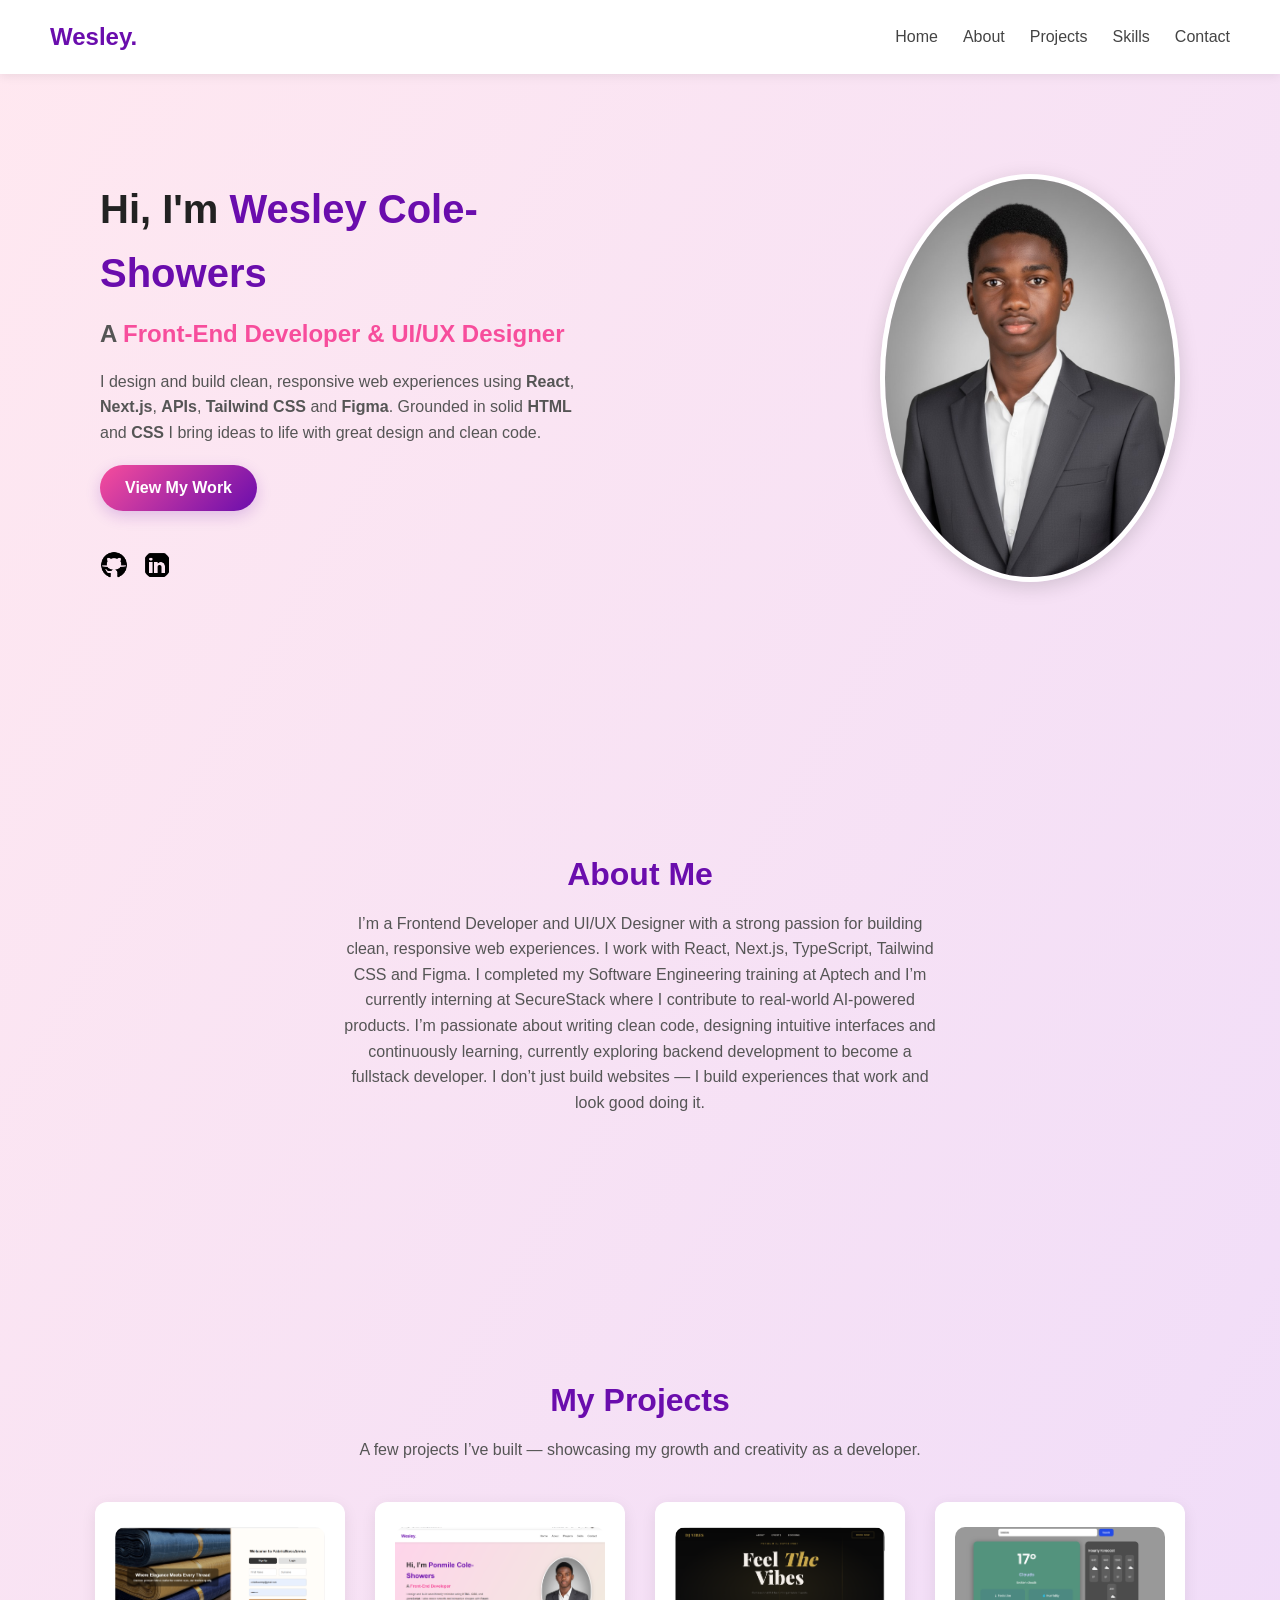
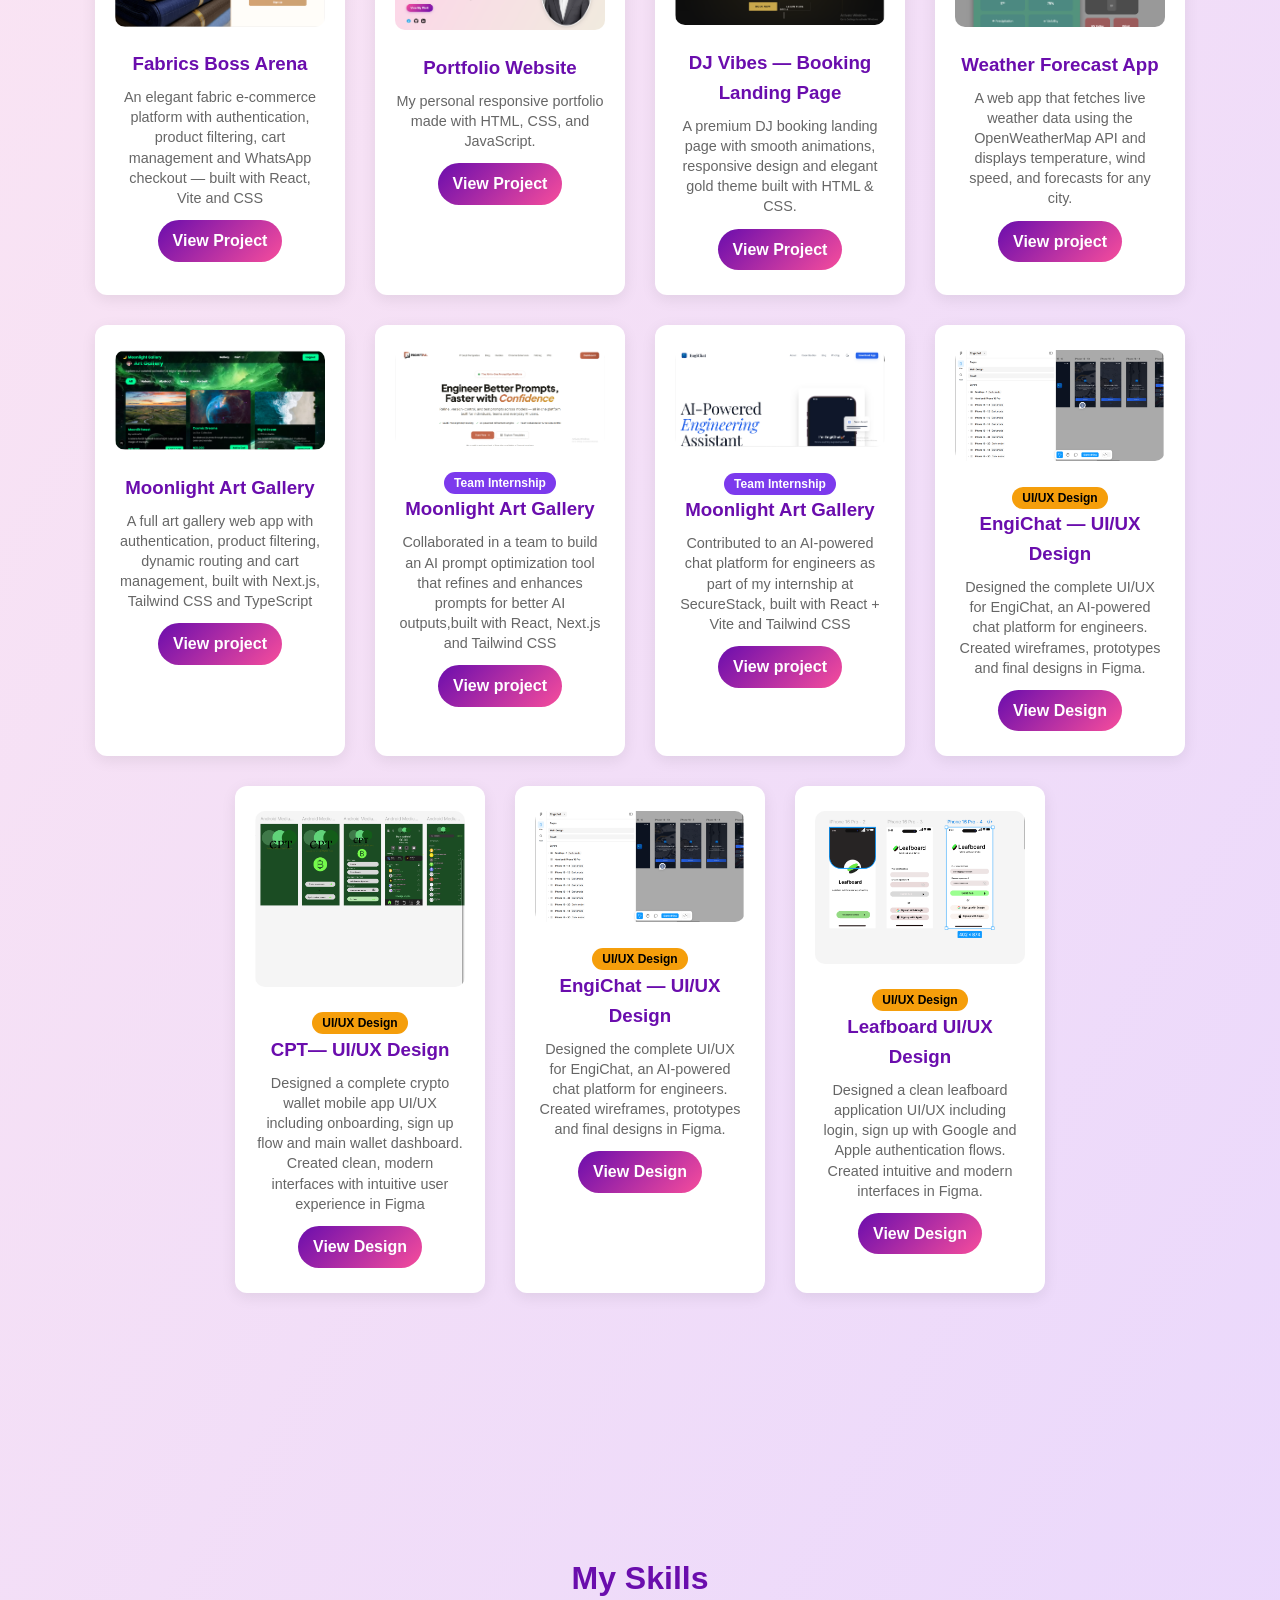
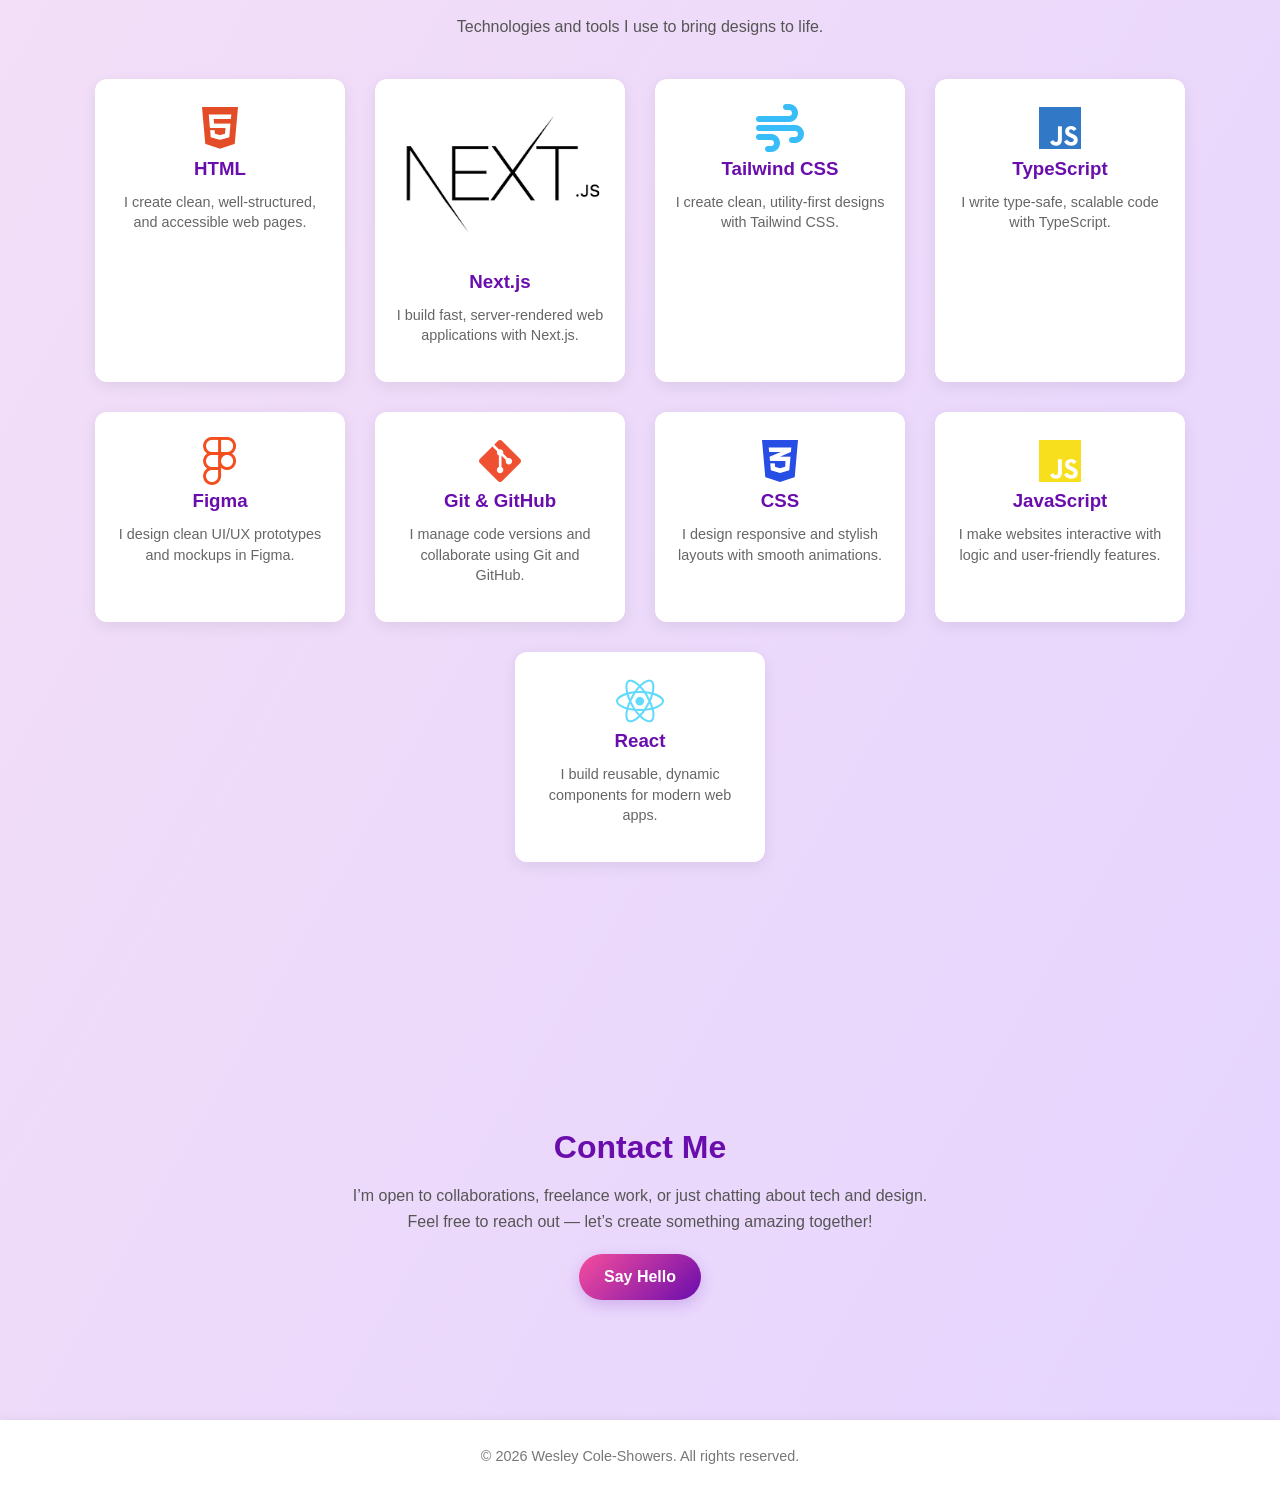
==== commit a83bbf2c: "new portfolio update" ====
--- a/index.html
+++ b/index.html
@@ -235,6 +235,57 @@
             >View Design</a
           >
         </div>
+        <div class="project-card">
+          <img src="images/engichat-figma.png" alt="EngiChat UI/UX" />
+          <span
+            style="
+              background-color: #f59e0b;
+              color: black;
+              padding: 4px 10px;
+              border-radius: 20px;
+              font-size: 12px;
+              font-weight: bold;
+            "
+            >UI/UX Design</span
+          >
+          <h3>EngiChat — UI/UX Design</h3>
+          <p>
+            Designed the complete UI/UX for EngiChat, an AI-powered chat
+            platform for engineers. Created wireframes, prototypes and final
+            designs in Figma.
+          </p>
+          <a
+            href="https://www.figma.com/design/zNwuqJN5dCDVuUyzwONMUC/Engichat?m=auto&t=z4TZSPEVtSgW4dP0-6"
+            class="view-btn"
+            >View Design</a
+          >
+        </div>
+
+        <div class="project-card">
+          <img src="images/leafboard.png" alt="CPT UI/UX" />
+          <span
+            style="
+              background-color: #f59e0b;
+              color: black;
+              padding: 4px 10px;
+              border-radius: 20px;
+              font-size: 12px;
+              font-weight: bold;
+            "
+            >UI/UX Design</span
+          >
+          <h3>Leafboard UI/UX Design</h3>
+          <p>
+            Designed a clean leafboard application UI/UX including login, sign
+            up with Google and Apple authentication flows. Created intuitive and
+            modern interfaces in Figma.
+          </p>
+          <a
+            href="https://www.figma.com/file/UXgFrVowb2uGomWaP551M1?node-id=3-10&t=HocPcRwb3GWpzjTj-0&type=design&mode=design&fuid=1542130217453490880"
+            class="view-btn"
+            >View Design</a
+          >
+        </div>
       </div>
     </section>
 
@@ -250,7 +301,6 @@
           <p>I create clean, well-structured, and accessible web pages.</p>
         </div>
 
-        <!-- Next.js — no FA icon, use text/emoji -->
         <div class="project-card">
           <img src="images/next.png" width="50" alt="Next.js" />
           <h3>Next.js</h3>
